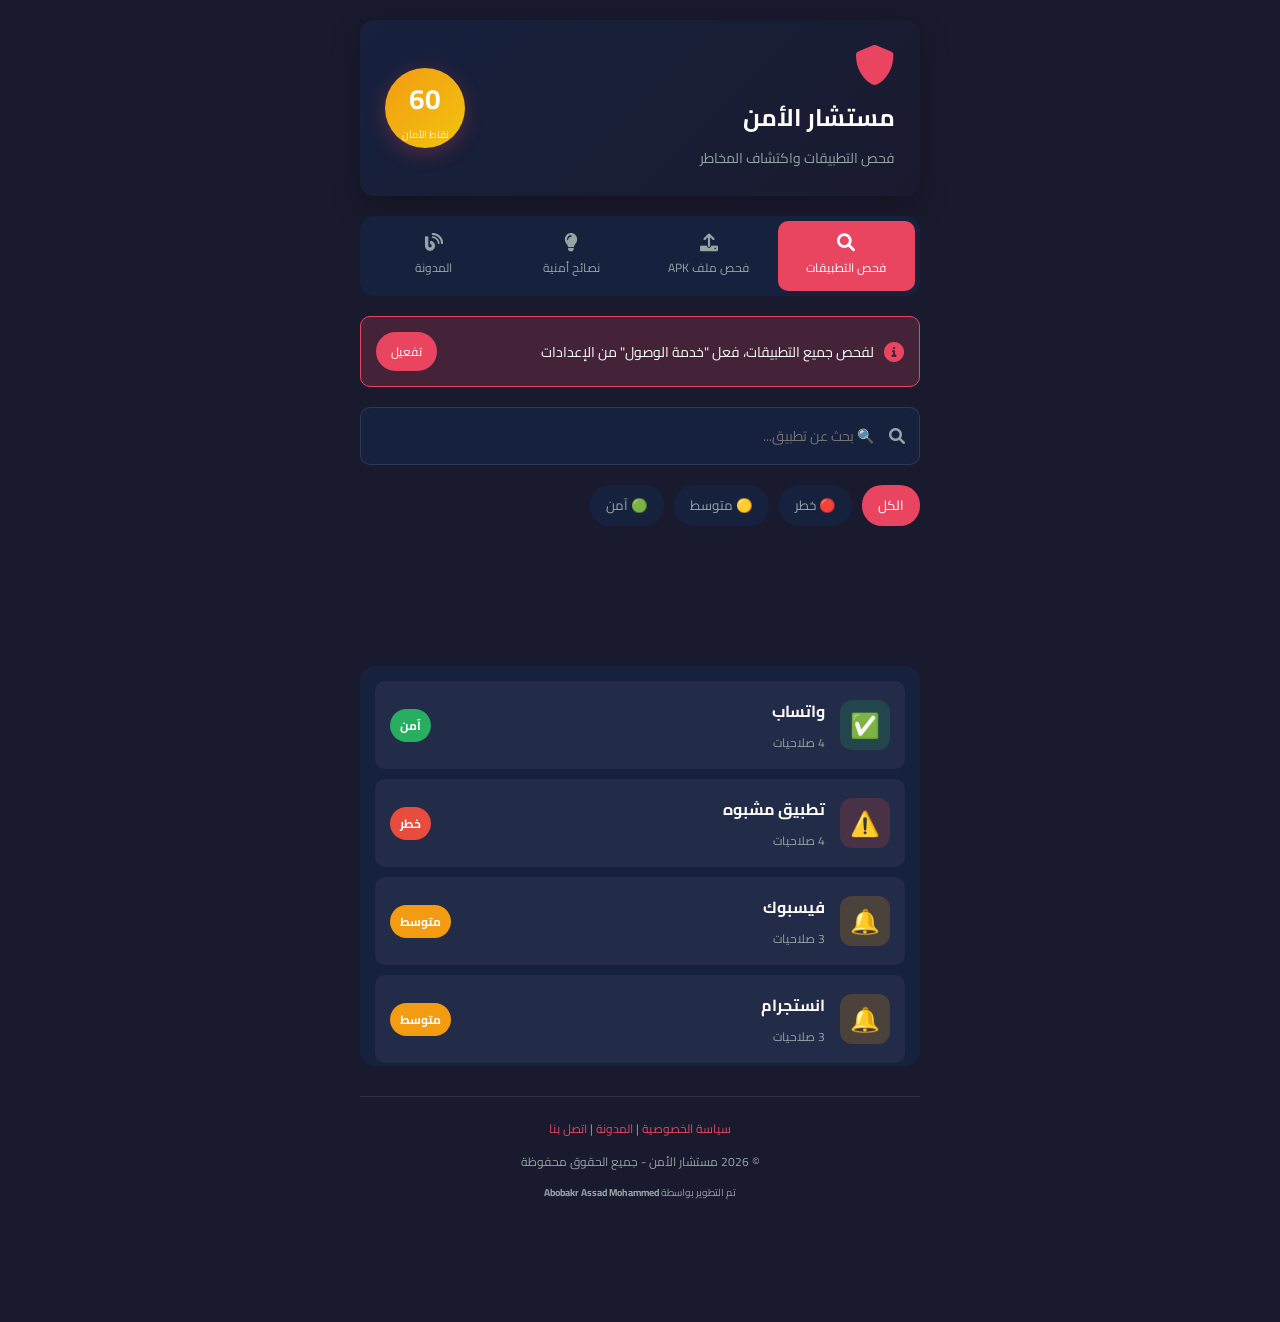
==== index.html @ ae27c133 "Add files via upload النسخه الاولى من مستشار الامن" ====
<!DOCTYPE html>
<html lang="ar" dir="rtl">
<head>
    <meta charset="UTF-8">
    <meta name="viewport" content="width=device-width, initial-scale=1.0">
    <title>مستشار الأمن | فحص التطبيقات والحماية</title>
    <meta name="description" content="تطبيق فحص التطبيقات واكتشاف المخاطر الأمنية - احمِ هاتفك من الفيروسات وبرامج التجسس">
    <meta name="keywords" content="فحص الفيروسات, حماية الهاتف, كاشف الاختراقات, أمن الموبايل">
    
    <!-- Google AdSense -->
    <script async src="https://pagead2.googlesyndication.com/pagead/js/adsbygoogle.js?client=ca-pub-8686648901094978" crossorigin="anonymous"></script>
    
    <!-- PWA -->
    <link rel="manifest" href="manifest.json">
    <meta name="apple-mobile-web-app-capable" content="yes">
    <meta name="theme-color" content="#1a1a2e">
    
    <link href="https://cdnjs.cloudflare.com/ajax/libs/font-awesome/6.0.0/css/all.min.css" rel="stylesheet">
    <link href="https://fonts.googleapis.com/css2?family=Cairo:wght@400;600;700;900&display=swap" rel="stylesheet">
    <link rel="stylesheet" href="style.css">
</head>
<body>
    <div class="app-container">
        <header class="app-header">
            <div class="header-content">
                <i class="fas fa-shield-alt"></i>
                <h1>مستشار الأمن</h1>
                <p>فحص التطبيقات واكتشاف المخاطر</p>
            </div>
            <div class="security-score" id="securityScore">
                <div class="score-circle">
                    <span id="scoreValue">--</span>
                    <small>نقاط الأمان</small>
                </div>
            </div>
        </header>
        
        <div class="tabs">
            <button class="tab-btn active" onclick="app.showTab('scanner')"><i class="fas fa-search"></i> فحص التطبيقات</button>
            <button class="tab-btn" onclick="app.showTab('upload')"><i class="fas fa-upload"></i> فحص ملف APK</button>
            <button class="tab-btn" onclick="app.showTab('tips')"><i class="fas fa-lightbulb"></i> نصائح أمنية</button>
            <button class="tab-btn" onclick="window.location.href='blog.html'"><i class="fas fa-blog"></i> المدونة</button>
        </div>
        
        <div class="tab-content">
            <div id="scannerTab" class="tab-pane active">
                <div class="info-banner">
                    <i class="fas fa-info-circle"></i>
                    <span>لفحص جميع التطبيقات، فعل "خدمة الوصول" من الإعدادات</span>
                    <button onclick="app.requestAccessibility()" class="btn-small">تفعيل</button>
                </div>
                
                <div class="search-box">
                    <i class="fas fa-search"></i>
                    <input type="text" id="appSearch" placeholder="🔍 بحث عن تطبيق..." onkeyup="app.filterApps()">
                </div>
                
                <div class="filter-chips">
                    <button class="chip active" onclick="app.filterByRisk('all')">الكل</button>
                    <button class="chip" onclick="app.filterByRisk('high')">🔴 خطر</button>
                    <button class="chip" onclick="app.filterByRisk('medium')">🟡 متوسط</button>
                    <button class="chip" onclick="app.filterByRisk('low')">🟢 آمن</button>
                </div>
                
                <div style="margin: 20px 0; text-align: center; min-height: 100px;">
                    <ins class="adsbygoogle" style="display:block" data-ad-client="ca-pub-8686648901094978" data-ad-slot="1234567890" data-ad-format="auto" data-full-width-responsive="true"></ins>
                    <script>(adsbygoogle = window.adsbygoogle || []).push({});</script>
                </div>
                
                <div class="apps-list" id="appsList">
                    <div class="loading"><i class="fas fa-spinner fa-spin"></i><p>جاري فحص التطبيقات...</p></div>
                </div>
            </div>
            
            <div id="uploadTab" class="tab-pane">
                <div class="upload-area" id="uploadArea">
                    <i class="fas fa-cloud-upload-alt"></i>
                    <h3>ارفع ملف APK للفحص</h3>
                    <p>أو اسحب الملف وأفلته هنا</p>
                    <p style="font-size: 12px; color: #666; margin-top: 10px;">الحد الأقصى: 32MB</p>
                    <input type="file" id="apkFile" accept=".apk" style="display: none;" onchange="app.analyzeAPK(event)">
                    <button onclick="document.getElementById('apkFile').click()" class="btn-primary"><i class="fas fa-folder-open"></i> اختر ملف</button>
                </div>
                <div id="analysisResult" style="display: none;"></div>
                <div id="adAfterAnalysis" style="display: none; margin-top: 20px; min-height: 100px;">
                    <ins class="adsbygoogle" style="display:block" data-ad-client="ca-pub-8686648901094978" data-ad-slot="1234567890" data-ad-format="auto" data-full-width-responsive="true"></ins>
                    <script>(adsbygoogle = window.adsbygoogle || []).push({});</script>
                </div>
            </div>
            
            <div id="tipsTab" class="tab-pane">
                <div class="tips-container">
                    <div class="tip-card warning"><i class="fas fa-exclamation-triangle"></i><h4>تطبيقات تطلب صلاحيات خطيرة</h4><p>احذف أي تطبيق غير موثوق يطلب صلاحية قراءة الرسائل أو تتبع الموقع في الخلفية</p></div>
                    <div class="tip-card"><i class="fas fa-download"></i><h4>حمل التطبيقات من المتاجر الرسمية فقط</h4><p>تجنب تحميل التطبيقات من مصادر غير معروفة أو روابط واتساب</p></div>
                    <div class="tip-card"><i class="fas fa-sync-alt"></i><h4>حدث نظام التشغيل باستمرار</h4><p>التحديثات الأمنية تحمي جهازك من الثغرات الجديدة</p></div>
                    <div class="tip-card"><i class="fas fa-key"></i><h4>استخدم كلمات مرور قوية</h4><p>وفعل التحقق بخطوتين لحساباتك المهمة</p></div>
                    <div class="tip-card"><i class="fas fa-wifi"></i><h4>تجنب شبكات الواي فاي المفتوحة</h4><p>استخدم VPN عند الاتصال بشبكات عامة</p></div>
                    <div class="tip-card"><i class="fas fa-shield-virus"></i><h4>استخدم تطبيق "مستشار الأمن" بانتظام</h4><p>افحص هاتفك أسبوعياً للتأكد من خلوه من التطبيقات الضارة</p></div>
                </div>
                <div style="margin-top: 30px; min-height: 100px;">
                    <ins class="adsbygoogle" style="display:block" data-ad-client="ca-pub-8686648901094978" data-ad-slot="1234567890" data-ad-format="auto" data-full-width-responsive="true"></ins>
                    <script>(adsbygoogle = window.adsbygoogle || []).push({});</script>
                </div>
            </div>
        </div>
        
        <footer style="margin-top: 30px; padding: 20px; text-align: center; border-top: 1px solid rgba(255,255,255,0.1);">
            <p style="color: var(--gray); font-size: 12px;">
                <a href="privacy.html" style="color: var(--accent); text-decoration: none;">سياسة الخصوصية</a> | 
                <a href="blog.html" style="color: var(--accent); text-decoration: none;">المدونة</a> | 
                <a href="#" onclick="app.showToast('تواصل معنا: security@advisor.com', 'success')" style="color: var(--accent); text-decoration: none;">اتصل بنا</a>
            </p>
            <p style="color: var(--gray); font-size: 12px; margin-top: 10px;">© 2026 مستشار الأمن - جميع الحقوق محفوظة</p>
            <p style="color: var(--gray); font-size: 10px; margin-top: 10px;">تم التطوير بواسطة <strong>Abobakr Assad Mohammed</strong></p>
        </footer>
    </div>
    
    <div id="toast" class="toast hidden"></div>
    <script src="app.js"></script>
</body>
</html>
---- style.css ----
@import url('https://fonts.googleapis.com/css2?family=Cairo:wght@400;600;700;900&display=swap');

* { margin: 0; padding: 0; box-sizing: border-box; }

:root {
    --primary: #1a1a2e;
    --secondary: #16213e;
    --accent: #e94560;
    --success: #27ae60;
    --warning: #f39c12;
    --danger: #e74c3c;
    --light: #f5f5f5;
    --white: #ffffff;
    --gray: #95a5a6;
    --border-radius: 15px;
}

body {
    font-family: 'Cairo', sans-serif;
    background: var(--primary);
    min-height: 100vh;
    color: var(--white);
}

.app-container { max-width: 600px; margin: 0 auto; padding: 20px; padding-bottom: 100px; }

.app-header {
    background: linear-gradient(135deg, var(--secondary), var(--primary));
    border-radius: var(--border-radius);
    padding: 25px;
    margin-bottom: 20px;
    display: flex;
    justify-content: space-between;
    align-items: center;
    box-shadow: 0 10px 30px rgba(0,0,0,0.3);
}

.header-content i { font-size: 40px; color: var(--accent); margin-bottom: 10px; }
.header-content h1 { font-size: 24px; margin-bottom: 5px; }
.header-content p { color: var(--gray); font-size: 14px; }

.security-score { text-align: center; }
.score-circle {
    width: 80px; height: 80px; border-radius: 50%;
    background: linear-gradient(135deg, var(--accent), #ff6b6b);
    display: flex; flex-direction: column; align-items: center; justify-content: center;
    box-shadow: 0 5px 20px rgba(233, 69, 96, 0.3);
}
.score-circle span { font-size: 28px; font-weight: bold; }
.score-circle small { font-size: 10px; opacity: 0.8; }

.tabs { display: flex; background: var(--secondary); border-radius: var(--border-radius); padding: 5px; margin-bottom: 20px; overflow-x: auto; }
.tab-btn {
    flex: 1; padding: 12px 8px; background: transparent; border: none;
    color: var(--gray); font-family: 'Cairo', sans-serif; font-size: 12px;
    cursor: pointer; border-radius: 10px; transition: all 0.3s; white-space: nowrap;
}
.tab-btn i { display: block; font-size: 18px; margin-bottom: 5px; }
.tab-btn.active { background: var(--accent); color: var(--white); }

.tab-pane { display: none; }
.tab-pane.active { display: block; }

.info-banner {
    background: rgba(233, 69, 96, 0.2); border: 1px solid var(--accent);
    border-radius: 10px; padding: 15px; margin-bottom: 20px;
    display: flex; align-items: center; gap: 10px; flex-wrap: wrap;
}
.info-banner i { color: var(--accent); font-size: 20px; }
.info-banner span { flex: 1; font-size: 14px; }

.btn-small { background: var(--accent); color: var(--white); border: none; padding: 8px 15px; border-radius: 20px; cursor: pointer; font-family: 'Cairo', sans-serif; font-size: 12px; }
.btn-primary { background: var(--accent); color: var(--white); border: none; padding: 12px 30px; border-radius: 25px; font-family: 'Cairo', sans-serif; font-size: 16px; cursor: pointer; }

.search-box { position: relative; margin-bottom: 20px; }
.search-box i { position: absolute; right: 15px; top: 50%; transform: translateY(-50%); color: var(--gray); }
.search-box input {
    width: 100%; padding: 15px 45px 15px 15px; background: var(--secondary);
    border: 1px solid rgba(255,255,255,0.1); border-radius: 10px;
    color: var(--white); font-family: 'Cairo', sans-serif; font-size: 14px;
}

.filter-chips { display: flex; gap: 10px; margin-bottom: 20px; flex-wrap: wrap; }
.chip {
    padding: 8px 16px; background: var(--secondary); border: none; border-radius: 20px;
    color: var(--gray); cursor: pointer; font-family: 'Cairo', sans-serif;
}
.chip.active { background: var(--accent); color: var(--white); }

.apps-list { background: var(--secondary); border-radius: var(--border-radius); padding: 15px; max-height: 400px; overflow-y: auto; }
.app-item {
    display: flex; align-items: center; gap: 15px; padding: 15px;
    background: rgba(255,255,255,0.05); border-radius: 10px; margin-bottom: 10px; cursor: pointer;
}
.app-icon { width: 50px; height: 50px; border-radius: 12px; display: flex; align-items: center; justify-content: center; font-size: 24px; }
.app-info { flex: 1; }
.app-info h4 { margin-bottom: 5px; }
.app-info p { font-size: 12px; color: var(--gray); }

.risk-badge { padding: 5px 10px; border-radius: 20px; font-size: 12px; font-weight: bold; }
.risk-high { background: var(--danger); color: white; }
.risk-medium { background: var(--warning); color: white; }
.risk-low { background: var(--success); color: white; }

.upload-area {
    background: var(--secondary); border: 2px dashed rgba(255,255,255,0.2);
    border-radius: var(--border-radius); padding: 50px 30px; text-align: center; cursor: pointer;
}
.upload-area i { font-size: 60px; color: var(--accent); margin-bottom: 20px; }
.upload-area h3 { margin-bottom: 10px; }
.upload-area p { color: var(--gray); margin-bottom: 20px; }

.tips-container { display: flex; flex-direction: column; gap: 15px; }
.tip-card {
    background: var(--secondary); border-radius: var(--border-radius); padding: 20px;
    border-right: 4px solid var(--accent);
}
.tip-card.warning { border-right-color: var(--warning); background: rgba(243, 156, 18, 0.1); }
.tip-card i { font-size: 24px; color: var(--accent); margin-bottom: 10px; }
.tip-card h4 { margin-bottom: 10px; }
.tip-card p { color: var(--gray); font-size: 14px; }

.loading { text-align: center; padding: 40px; color: var(--gray); }
.loading i { font-size: 40px; margin-bottom: 15px; }

.toast {
    position: fixed; bottom: 30px; left: 20px; right: 20px;
    background: var(--secondary); color: var(--white); padding: 15px 20px;
    border-radius: 10px; text-align: center; z-index: 1000; animation: slideUp 0.3s;
}
.toast.success { background: var(--success); }
.toast.error { background: var(--danger); }
.toast.hidden { display: none; }

@keyframes slideUp { from { transform: translateY(100px); opacity: 0; } to { transform: translateY(0); opacity: 1; } }

.blog-container { max-width: 800px; margin: 0 auto; padding: 20px; }
.blog-post { background: var(--secondary); border-radius: var(--border-radius); padding: 25px; margin-bottom: 25px; }
.blog-post h2 { color: var(--accent); margin-bottom: 15px; }
.blog-post .date { color: var(--gray); font-size: 14px; margin-bottom: 15px; }
.blog-post p { color: var(--white); line-height: 1.8; margin-bottom: 15px; }
.back-btn { display: inline-flex; align-items: center; gap: 10px; background: var(--accent); color: white; border: none; padding: 12px 25px; border-radius: 25px; cursor: pointer; font-family: 'Cairo', sans-serif; font-size: 16px; margin-bottom: 20px; text-decoration: none; }
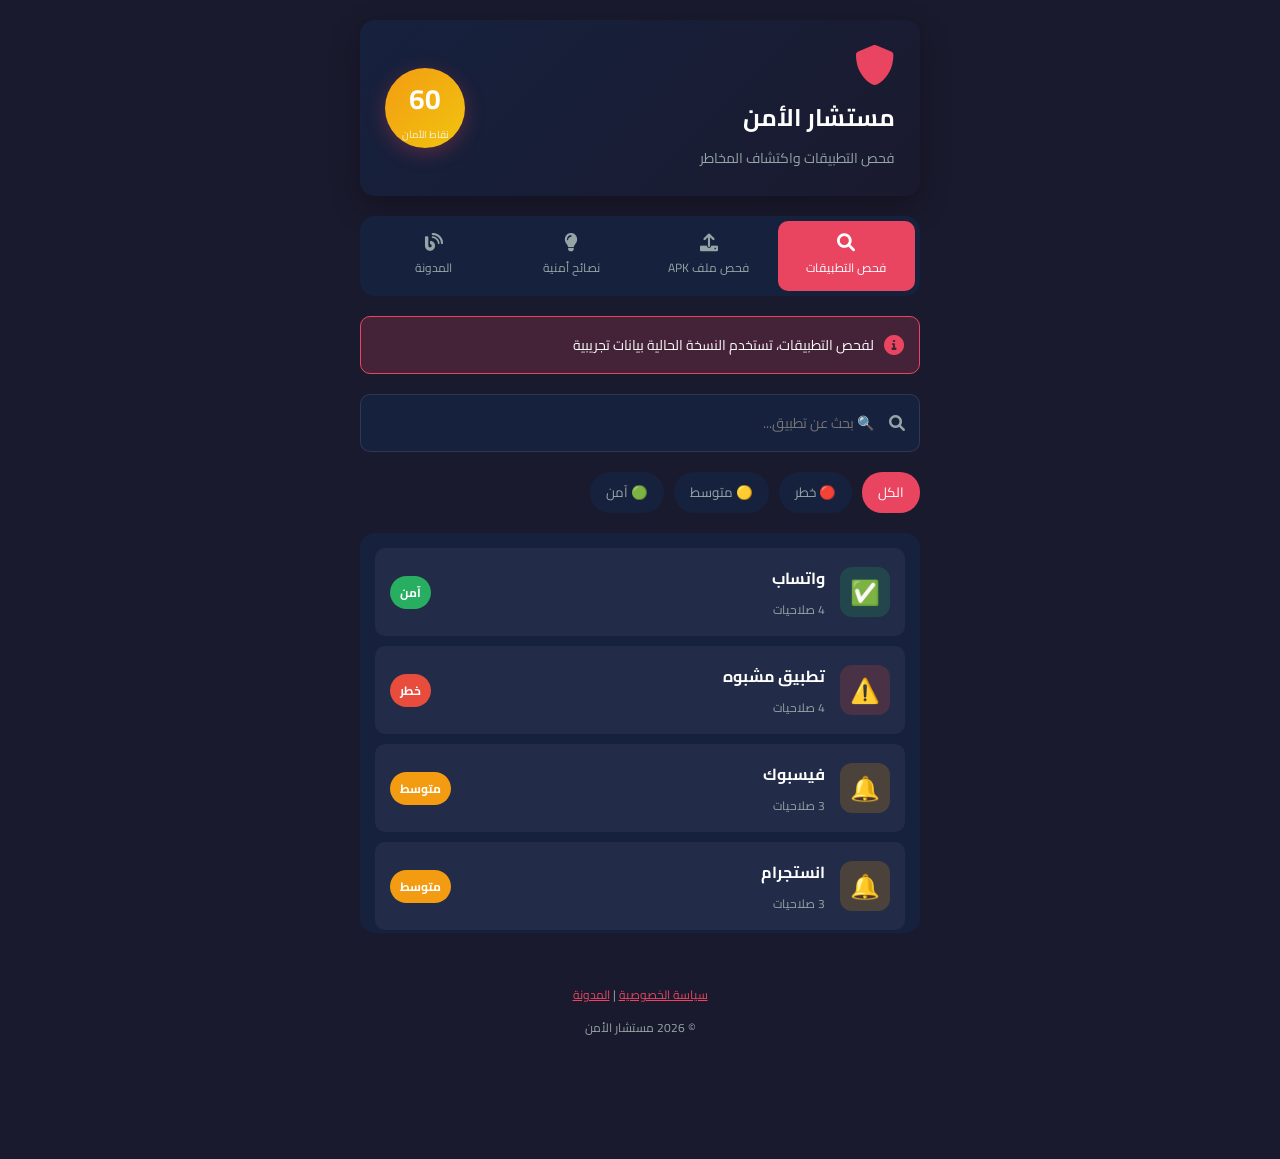
==== commit 642418cf: "Modify app description and scanning note Updated the application description and added a note about " ====
--- a/index.html
+++ b/index.html
@@ -4,8 +4,10 @@
     <meta charset="UTF-8">
     <meta name="viewport" content="width=device-width, initial-scale=1.0">
     <title>مستشار الأمن | فحص التطبيقات والحماية</title>
-    <meta name="description" content="تطبيق فحص التطبيقات واكتشاف المخاطر الأمنية - احمِ هاتفك من الفيروسات وبرامج التجسس">
-    <meta name="keywords" content="فحص الفيروسات, حماية الهاتف, كاشف الاختراقات, أمن الموبايل">
+    <meta name="description" content="تطبيق فحص التطبيقات واكتشاف المخاطر الأمنية">
+    
+    <!-- إثبات ملكية AdSense -->
+    <meta name="google-adsense-account" content="ca-pub-8686648901094978">
     
     <!-- Google AdSense -->
     <script async src="https://pagead2.googlesyndication.com/pagead/js/adsbygoogle.js?client=ca-pub-8686648901094978" crossorigin="anonymous"></script>
@@ -27,7 +29,7 @@
                 <h1>مستشار الأمن</h1>
                 <p>فحص التطبيقات واكتشاف المخاطر</p>
             </div>
-            <div class="security-score" id="securityScore">
+            <div class="security-score">
                 <div class="score-circle">
                     <span id="scoreValue">--</span>
                     <small>نقاط الأمان</small>
@@ -46,8 +48,7 @@
             <div id="scannerTab" class="tab-pane active">
                 <div class="info-banner">
                     <i class="fas fa-info-circle"></i>
-                    <span>لفحص جميع التطبيقات، فعل "خدمة الوصول" من الإعدادات</span>
-                    <button onclick="app.requestAccessibility()" class="btn-small">تفعيل</button>
+                    <span>لفحص التطبيقات، تستخدم النسخة الحالية بيانات تجريبية</span>
                 </div>
                 
                 <div class="search-box">
@@ -62,11 +63,6 @@
                     <button class="chip" onclick="app.filterByRisk('low')">🟢 آمن</button>
                 </div>
                 
-                <div style="margin: 20px 0; text-align: center; min-height: 100px;">
-                    <ins class="adsbygoogle" style="display:block" data-ad-client="ca-pub-8686648901094978" data-ad-slot="1234567890" data-ad-format="auto" data-full-width-responsive="true"></ins>
-                    <script>(adsbygoogle = window.adsbygoogle || []).push({});</script>
-                </div>
-                
                 <div class="apps-list" id="appsList">
                     <div class="loading"><i class="fas fa-spinner fa-spin"></i><p>جاري فحص التطبيقات...</p></div>
                 </div>
@@ -77,45 +73,31 @@
                     <i class="fas fa-cloud-upload-alt"></i>
                     <h3>ارفع ملف APK للفحص</h3>
                     <p>أو اسحب الملف وأفلته هنا</p>
-                    <p style="font-size: 12px; color: #666; margin-top: 10px;">الحد الأقصى: 32MB</p>
                     <input type="file" id="apkFile" accept=".apk" style="display: none;" onchange="app.analyzeAPK(event)">
                     <button onclick="document.getElementById('apkFile').click()" class="btn-primary"><i class="fas fa-folder-open"></i> اختر ملف</button>
                 </div>
                 <div id="analysisResult" style="display: none;"></div>
-                <div id="adAfterAnalysis" style="display: none; margin-top: 20px; min-height: 100px;">
-                    <ins class="adsbygoogle" style="display:block" data-ad-client="ca-pub-8686648901094978" data-ad-slot="1234567890" data-ad-format="auto" data-full-width-responsive="true"></ins>
-                    <script>(adsbygoogle = window.adsbygoogle || []).push({});</script>
-                </div>
             </div>
             
             <div id="tipsTab" class="tab-pane">
                 <div class="tips-container">
-                    <div class="tip-card warning"><i class="fas fa-exclamation-triangle"></i><h4>تطبيقات تطلب صلاحيات خطيرة</h4><p>احذف أي تطبيق غير موثوق يطلب صلاحية قراءة الرسائل أو تتبع الموقع في الخلفية</p></div>
-                    <div class="tip-card"><i class="fas fa-download"></i><h4>حمل التطبيقات من المتاجر الرسمية فقط</h4><p>تجنب تحميل التطبيقات من مصادر غير معروفة أو روابط واتساب</p></div>
-                    <div class="tip-card"><i class="fas fa-sync-alt"></i><h4>حدث نظام التشغيل باستمرار</h4><p>التحديثات الأمنية تحمي جهازك من الثغرات الجديدة</p></div>
-                    <div class="tip-card"><i class="fas fa-key"></i><h4>استخدم كلمات مرور قوية</h4><p>وفعل التحقق بخطوتين لحساباتك المهمة</p></div>
-                    <div class="tip-card"><i class="fas fa-wifi"></i><h4>تجنب شبكات الواي فاي المفتوحة</h4><p>استخدم VPN عند الاتصال بشبكات عامة</p></div>
-                    <div class="tip-card"><i class="fas fa-shield-virus"></i><h4>استخدم تطبيق "مستشار الأمن" بانتظام</h4><p>افحص هاتفك أسبوعياً للتأكد من خلوه من التطبيقات الضارة</p></div>
-                </div>
-                <div style="margin-top: 30px; min-height: 100px;">
-                    <ins class="adsbygoogle" style="display:block" data-ad-client="ca-pub-8686648901094978" data-ad-slot="1234567890" data-ad-format="auto" data-full-width-responsive="true"></ins>
-                    <script>(adsbygoogle = window.adsbygoogle || []).push({});</script>
+                    <div class="tip-card warning"><i class="fas fa-exclamation-triangle"></i><h4>تطبيقات تطلب صلاحيات خطيرة</h4><p>احذف أي تطبيق غير موثوق يطلب صلاحية قراءة الرسائل أو تتبع الموقع</p></div>
+                    <div class="tip-card"><i class="fas fa-download"></i><h4>حمل التطبيقات من المتاجر الرسمية</h4><p>تجنب تحميل التطبيقات من مصادر غير معروفة</p></div>
+                    <div class="tip-card"><i class="fas fa-sync-alt"></i><h4>حدث نظام التشغيل باستمرار</h4><p>التحديثات الأمنية تحمي جهازك من الثغرات</p></div>
                 </div>
             </div>
         </div>
         
-        <footer style="margin-top: 30px; padding: 20px; text-align: center; border-top: 1px solid rgba(255,255,255,0.1);">
+        <footer style="margin-top: 30px; padding: 20px; text-align: center;">
             <p style="color: var(--gray); font-size: 12px;">
-                <a href="privacy.html" style="color: var(--accent); text-decoration: none;">سياسة الخصوصية</a> | 
-                <a href="blog.html" style="color: var(--accent); text-decoration: none;">المدونة</a> | 
-                <a href="#" onclick="app.showToast('تواصل معنا: security@advisor.com', 'success')" style="color: var(--accent); text-decoration: none;">اتصل بنا</a>
+                <a href="privacy.html" style="color: var(--accent);">سياسة الخصوصية</a> | 
+                <a href="blog.html" style="color: var(--accent);">المدونة</a>
             </p>
-            <p style="color: var(--gray); font-size: 12px; margin-top: 10px;">© 2026 مستشار الأمن - جميع الحقوق محفوظة</p>
-            <p style="color: var(--gray); font-size: 10px; margin-top: 10px;">تم التطوير بواسطة <strong>Abobakr Assad Mohammed</strong></p>
+            <p style="color: var(--gray); font-size: 12px; margin-top: 10px;">© 2026 مستشار الأمن</p>
         </footer>
     </div>
     
     <div id="toast" class="toast hidden"></div>
     <script src="app.js"></script>
 </body>
-</html>+</html>
